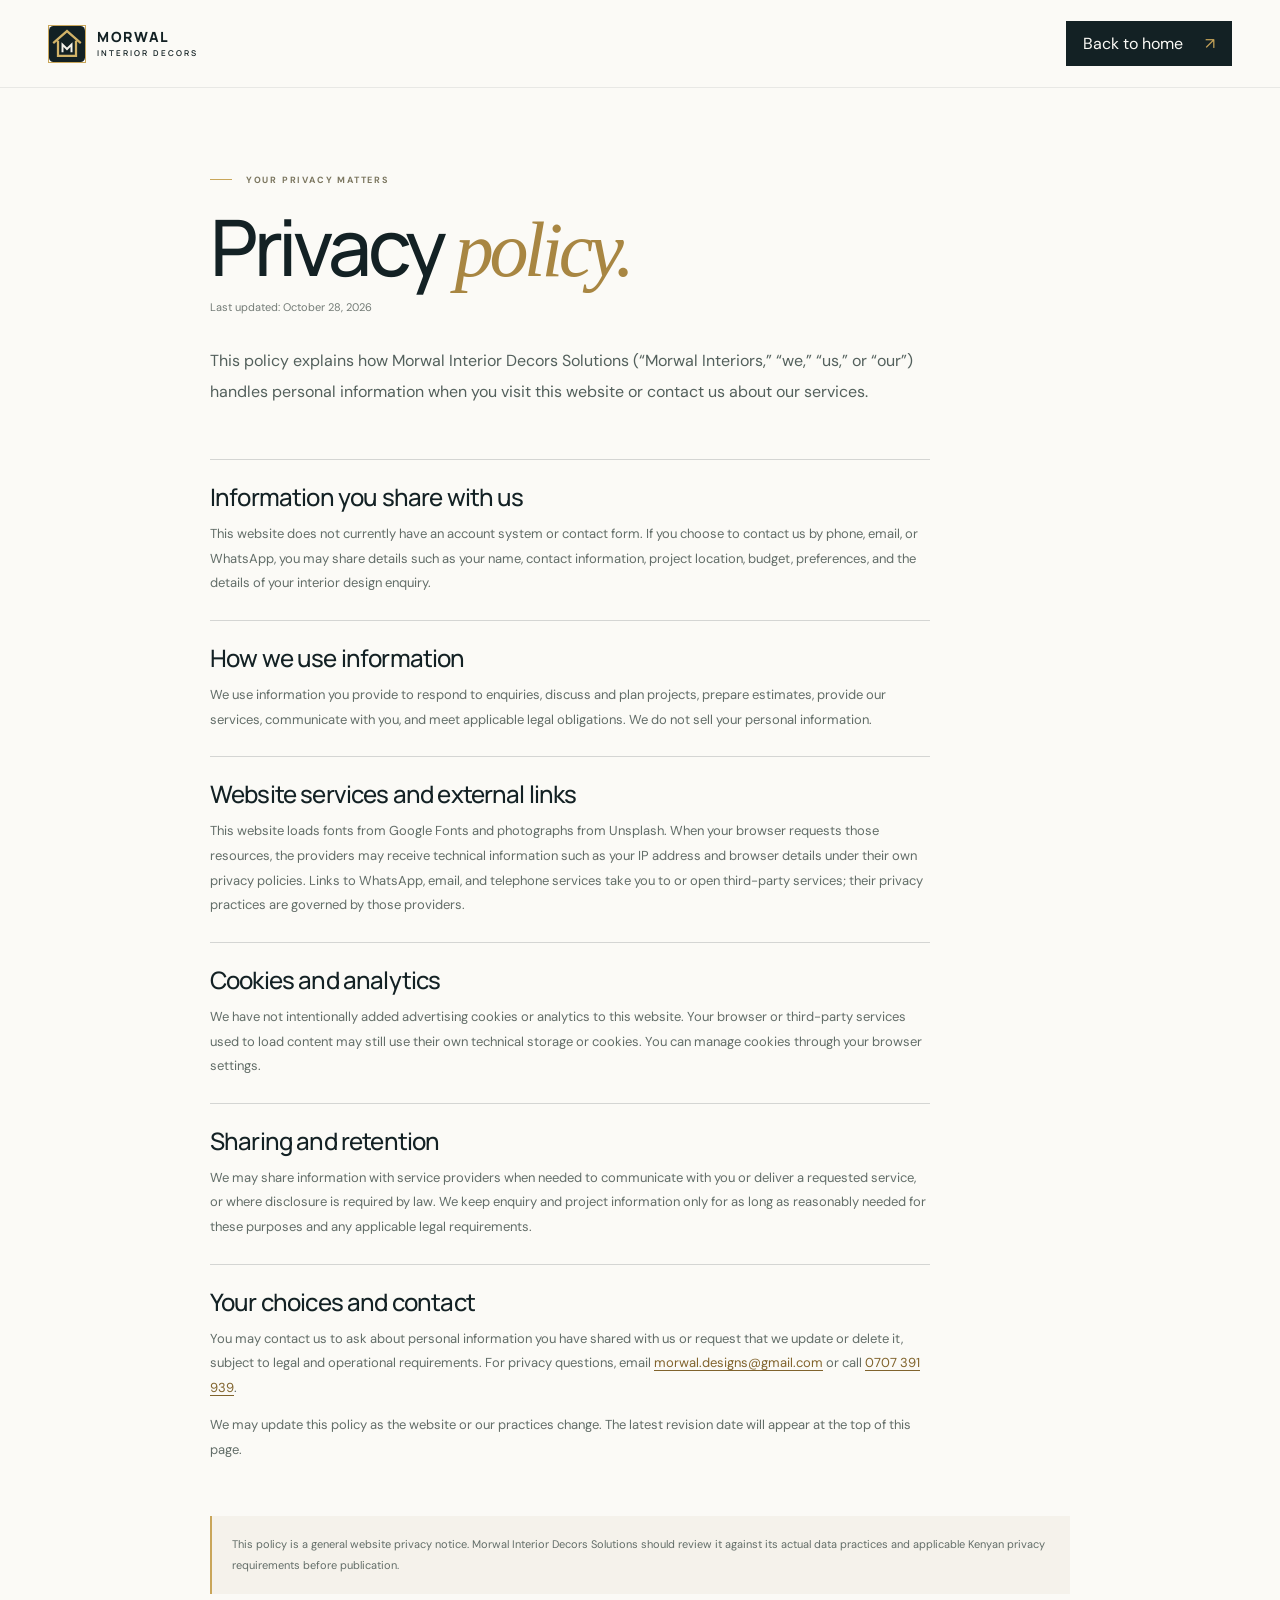
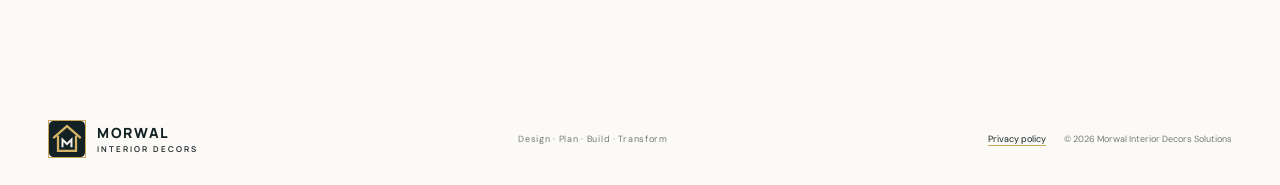
==== privacy.html @ 788d75ed "Add files via upload" ====
<!doctype html>
<html lang="en">
<head>
	<meta charset="utf-8">
	<meta name="viewport" content="width=device-width, initial-scale=1">
	<meta name="theme-color" content="#101d20">
	<meta name="description" content="Privacy policy for Morwal Interior Decors Solutions.">
	<title>Privacy Policy | Morwal Interiors</title>
	<link rel="icon" href="favicon.svg" type="image/svg+xml">
	<link rel="preconnect" href="https://fonts.googleapis.com">
	<link rel="preconnect" href="https://fonts.gstatic.com" crossorigin>
	<link href="https://fonts.googleapis.com/css2?family=DM+Sans:wght@400;500;600;700&family=Manrope:wght@400;500;600;700;800&display=swap" rel="stylesheet">
	<link rel="stylesheet" href="style.css">
	<script src="script.js" defer></script>
</head>
<body>
	<header class="site-header" id="top">
		<a class="brand" href="index.html" aria-label="Morwal Interiors home">
			<span class="brand-mark" aria-hidden="true"><img src="favicon.svg" alt=""></span>
			<span class="brand-name">MORWAL <small>INTERIOR DECORS</small></span>
		</a>
		<a class="nav-cta policy-home-link" href="index.html">Back to home <span aria-hidden="true">↗</span></a>
	</header>

	<main class="policy-main section-wrap">
		<p class="eyebrow"><span></span> YOUR PRIVACY MATTERS</p>
		<h1>Privacy <em>policy.</em></h1>
		<p class="policy-updated">Last updated: October 28, 2026</p>
		<p class="policy-intro">This policy explains how Morwal Interior Decors Solutions (“Morwal Interiors,” “we,” “us,” or “our”) handles personal information when you visit this website or contact us about our services.</p>

		<section class="policy-section">
			<h2>Information you share with us</h2>
			<p>This website does not currently have an account system or contact form. If you choose to contact us by phone, email, or WhatsApp, you may share details such as your name, contact information, project location, budget, preferences, and the details of your interior design enquiry.</p>
		</section>

		<section class="policy-section">
			<h2>How we use information</h2>
			<p>We use information you provide to respond to enquiries, discuss and plan projects, prepare estimates, provide our services, communicate with you, and meet applicable legal obligations. We do not sell your personal information.</p>
		</section>

		<section class="policy-section">
			<h2>Website services and external links</h2>
			<p>This website loads fonts from Google Fonts and photographs from Unsplash. When your browser requests those resources, the providers may receive technical information such as your IP address and browser details under their own privacy policies. Links to WhatsApp, email, and telephone services take you to or open third-party services; their privacy practices are governed by those providers.</p>
		</section>

		<section class="policy-section">
			<h2>Cookies and analytics</h2>
			<p>We have not intentionally added advertising cookies or analytics to this website. Your browser or third-party services used to load content may still use their own technical storage or cookies. You can manage cookies through your browser settings.</p>
		</section>

		<section class="policy-section">
			<h2>Sharing and retention</h2>
			<p>We may share information with service providers when needed to communicate with you or deliver a requested service, or where disclosure is required by law. We keep enquiry and project information only for as long as reasonably needed for these purposes and any applicable legal requirements.</p>
		</section>

		<section class="policy-section">
			<h2>Your choices and contact</h2>
			<p>You may contact us to ask about personal information you have shared with us or request that we update or delete it, subject to legal and operational requirements. For privacy questions, email <a href="mailto:morwal.designs@gmail.com">morwal.designs@gmail.com</a> or call <a href="tel:+254707391939">0707 391 939</a>.</p>
			<p>We may update this policy as the website or our practices change. The latest revision date will appear at the top of this page.</p>
		</section>
		<p class="policy-note">This policy is a general website privacy notice. Morwal Interior Decors Solutions should review it against its actual data practices and applicable Kenyan privacy requirements before publication.</p>
	</main>

	<footer class="site-footer section-wrap"><a class="brand" href="index.html" aria-label="Morwal Interiors home"><span class="brand-mark" aria-hidden="true"><img src="favicon.svg" alt=""></span><span class="brand-name">MORWAL <small>INTERIOR DECORS</small></span></a><p>Design · Plan · Build · Transform</p><div class="footer-legal"><a href="privacy.html" aria-current="page">Privacy policy</a><span>© <span id="year"></span> Morwal Interior Decors Solutions</span></div></footer>
</body>
</html>
---- style.css ----
:root {
	--ink: #132124;
	--ink-soft: #263638;
	--cream: #f5f2eb;
	--paper: #fbfaf6;
	--gold: #c9a65a;
	--muted: #737b76;
	--line: rgba(19, 33, 36, .17);
	--serif: Georgia, 'Times New Roman', serif;
	--sans: 'DM Sans', sans-serif;
	--display: 'Manrope', sans-serif;
}

* { box-sizing: border-box; }
html { scroll-behavior: smooth; scroll-padding-top: 90px; }
body { margin: 0; color: var(--ink); background: var(--paper); font-family: var(--sans); -webkit-font-smoothing: antialiased; }
img { display: block; width: 100%; }
a { color: inherit; text-decoration: none; }
button { font: inherit; }
.section-wrap { width: min(1240px, calc(100% - 96px)); margin-inline: auto; }

.site-header { height: 88px; padding: 0 max(48px, calc((100vw - 1240px) / 2)); display: flex; align-items: center; justify-content: space-between; background: var(--paper); position: sticky; inset: 0 0 auto; z-index: 20; border-bottom: 1px solid rgba(19,33,36,.08); }
.brand { display: inline-flex; align-items: center; gap: 11px; }
.brand-mark { width: 38px; height: 38px; border: 1px solid var(--gold); display: grid; place-items: center; font: 800 24px/1 var(--display); letter-spacing: -3px; }
.brand-mark img { width: 100%; height: 100%; object-fit: cover; }
.brand-mark span { color: var(--gold); }
.brand-name { font: 800 14px/1.1 var(--display); letter-spacing: .12em; }
.brand-name small { display: block; margin-top: 5px; font-size: 8px; letter-spacing: .25em; font-weight: 600; }
.main-nav { display: flex; align-items: center; gap: 40px; font-size: 12px; font-weight: 600; }
.main-nav a:not(.nav-cta) { transition: color .2s ease; }
.main-nav a:not(.nav-cta):hover, .text-link:hover { color: #987638; }
.nav-cta { padding: 12px 17px; color: var(--paper); background: var(--ink); }
.nav-cta span { padding-left: 12px; color: var(--gold); }
.menu-toggle { display: none; }

.hero { position: relative; min-height: 610px; display: grid; grid-template-columns: .82fr 1.18fr; align-items: center; gap: 5.5%; padding-block: 36px 68px; }
.hero-copy { padding: 46px 0 36px; }
.eyebrow { margin: 0 0 22px; color: #7b765f; font-size: 9px; font-weight: 700; letter-spacing: .2em; }
.eyebrow span { display: inline-block; width: 22px; height: 1px; margin: 0 10px 3px 0; background: var(--gold); }
h1, h2, h3, p { margin-top: 0; }
h1, h2 { font-family: var(--display); letter-spacing: -.055em; }
h1 { margin-bottom: 22px; font-size: clamp(56px, 6.6vw, 88px); line-height: .99; font-weight: 500; }
h1 em, h2 em { color: #a88642; font-family: var(--serif); font-weight: 400; }
.hero-intro { max-width: 390px; margin-bottom: 29px; color: #5e6865; font-size: 15px; line-height: 1.8; }
.hero-actions { display: flex; align-items: center; gap: 28px; }
.button { min-height: 49px; display: inline-flex; align-items: center; justify-content: center; gap: 26px; padding: 0 20px; font-size: 11px; font-weight: 700; transition: transform .2s, background .2s; }
.button:hover { transform: translateY(-2px); }
.button-dark { color: white; background: var(--ink); }
.button-dark span, .button-gold span { color: var(--gold); font-size: 16px; }
.text-link { font-size: 11px; font-weight: 700; transition: color .2s; }
.text-link span { padding-left: 9px; color: #a88642; }
.hero-note { display: flex; align-items: center; gap: 12px; margin-top: 73px; color: #858981; font-size: 9px; letter-spacing: .05em; }
.note-line { width: 35px; height: 1px; background: var(--gold); }
.hero-visual { position: relative; height: 493px; margin-right: 0; }
.hero-visual::before { content: ''; position: absolute; z-index: -1; top: -20px; right: 4%; width: 40%; height: 45%; border: 1px solid var(--gold); }
.hero-visual img { height: 100%; object-fit: cover; }
.image-caption { position: absolute; right: 0; bottom: 0; left: 0; padding: 16px 21px; display: flex; justify-content: space-between; color: white; background: linear-gradient(transparent, rgba(0,0,0,.62)); font-size: 9px; letter-spacing: .08em; }
.hero-stamp { position: absolute; left: -39px; bottom: 58px; width: 106px; height: 106px; display: grid; place-items: center; border-radius: 50%; color: var(--paper); background: var(--ink); box-shadow: 0 8px 26px #14212426; }
.hero-stamp b { position: absolute; font: 400 45px var(--serif); color: var(--gold); }
.hero-stamp span { max-width: 78px; text-align: center; font-size: 6px; letter-spacing: .15em; line-height: 1.6; }
.hero-index { position: absolute; right: 0; bottom: 26px; color: #858981; font-size: 9px; letter-spacing: .14em; }

.intro-band { padding-block: 105px 92px; border-top: 1px solid var(--line); }
.intro-band > .eyebrow { margin-bottom: 24px; }
.intro-content { display: grid; grid-template-columns: 1.1fr .7fr; gap: 9%; align-items: end; }
.intro-content > *, .section-heading > *, .contact-inner > *, .contact-details > * { min-width: 0; }
h2 { margin-bottom: 0; font-size: clamp(40px, 5vw, 62px); line-height: 1.08; font-weight: 500; }
.intro-content > div { max-width: 430px; }
.intro-content p, .section-heading > p { margin-bottom: 21px; color: #65706c; font-size: 13px; line-height: 1.9; }
.stats-row { display: grid; grid-template-columns: repeat(3, 1fr); margin-top: 68px; border-top: 1px solid var(--line); }
.stats-row > * { min-width: 0; }
.stats-row div { padding: 24px 12px 0 0; display: grid; gap: 8px; }
.stats-row strong { font: 600 16px var(--display); }
.stats-row span { color: #7a817d; font-size: 10px; }

.services { padding-block: 82px 105px; }
.section-heading { display: flex; align-items: end; justify-content: space-between; gap: 50px; margin-bottom: 47px; }
.section-heading .eyebrow { margin-bottom: 17px; }
.section-heading > p { max-width: 345px; margin-bottom: 5px; }
.service-grid { display: grid; grid-template-columns: repeat(4, 1fr); border-top: 1px solid var(--line); border-bottom: 1px solid var(--line); }
.service-card { min-width: 0; }
.service-card { position: relative; min-height: 235px; padding: 25px 24px 27px 0; border-right: 1px solid var(--line); }
.service-card + .service-card { padding-left: 24px; }
.service-card:last-child { border-right: 0; }
.service-number { color: #aa8849; font-size: 9px; letter-spacing: .1em; }
.service-card h3 { max-width: 190px; margin: 34px 0 11px; font: 600 16px/1.35 var(--display); letter-spacing: -.03em; }
.service-card p { max-width: 230px; margin: 0; color: #727a76; font-size: 11px; line-height: 1.75; }
.service-arrow { position: absolute; top: 22px; right: 20px; color: #a88642; font-size: 16px; }
.service-foot { display: flex; justify-content: space-between; padding-top: 18px; color: #7a817d; font-size: 9px; letter-spacing: .04em; }

.work-section { padding-block: 95px 102px; background: var(--cream); }
.work-inner .section-heading { margin-bottom: 27px; }
.filters { display: flex; gap: 9px; margin-bottom: 27px; }
.filter-button { padding: 9px 14px; border: 1px solid transparent; color: #777d78; background: transparent; cursor: pointer; font-size: 10px; transition: .2s; }
.filter-button:hover, .filter-button.is-active { border-color: var(--ink); color: var(--paper); background: var(--ink); }
.project-grid { display: grid; grid-template-columns: 1.2fr 1fr 1fr; gap: 26px 20px; align-items: start; }
.project-card { min-width: 0; }
.project-card img { height: 240px; object-fit: cover; transition: transform .6s cubic-bezier(.2,.7,.2,1); }
.project-card { overflow: hidden; }
.project-card { cursor: zoom-in; }
.project-card:focus-visible { outline: 2px solid var(--gold); outline-offset: 4px; }
.project-card:hover img { transform: scale(1.035); }
.project-large { grid-row: span 2; }
.project-large img { height: 510px; }
.project-meta { padding-top: 13px; display: flex; align-items: center; justify-content: space-between; }
.project-meta div > span { color: #8b7854; font-size: 8px; letter-spacing: .13em; }
.project-meta h3 { margin: 5px 0 0; font: 600 14px var(--display); }
.round-arrow { width: 30px; height: 30px; display: grid; place-items: center; border: 1px solid #c7c5bc; border-radius: 50%; font-size: 12px; }
.portfolio-note { margin: 38px 0 0; color: #7b817c; text-align: center; font: italic 14px var(--serif); }
.gallery-hint { margin: 12px 0 0; color: #7b817c; text-align: center; font-size: 9px; letter-spacing: .08em; }
.gallery-hint span { color: #a88642; }

.project-dialog { width: min(1000px, calc(100% - 32px)); max-width: none; max-height: min(90vh, 820px); padding: 18px; overflow: visible; border: 1px solid #ffffff26; color: white; background: var(--ink); box-shadow: 0 24px 90px #0008; }
.project-dialog::backdrop { background: #10191bd9; backdrop-filter: blur(5px); }
.project-dialog figure { margin: 0; }
.dialog-image { width: 100%; max-height: min(68vh, 660px); object-fit: contain; background: #0c1517; }
.project-dialog figcaption { display: grid; grid-template-columns: 1fr auto; align-items: center; gap: 5px 16px; padding: 17px 5px 2px; }
.dialog-category { color: #d2b368; font-size: 9px; letter-spacing: .16em; }
.dialog-title { grid-column: 1; margin: 0; font: 500 21px var(--display); }
.dialog-count { grid-column: 2; grid-row: 1 / span 2; color: #c1c7c2; font-size: 10px; }
.dialog-close, .dialog-arrow { position: absolute; z-index: 1; display: grid; place-items: center; border: 1px solid #ffffff50; border-radius: 50%; color: white; background: #132124d9; cursor: pointer; transition: background .2s, transform .2s; }
.dialog-close:hover, .dialog-arrow:hover { background: #a88642; transform: scale(1.06); }
.dialog-close { top: -15px; right: -15px; width: 38px; height: 38px; font-size: 24px; }
.dialog-arrow { top: 46%; width: 44px; height: 44px; font-size: 20px; }
.dialog-prev { left: -22px; }
.dialog-next { right: -22px; }
.dialog-close:focus-visible, .dialog-arrow:focus-visible { outline: 2px solid white; outline-offset: 3px; }

.process { padding-block: 105px 108px; }
.process-grid { display: grid; grid-template-columns: repeat(4,1fr); border-top: 1px solid var(--line); }
.process-step { min-width: 0; }
.process-step { padding: 22px 24px 0 0; }
.process-step + .process-step { padding-left: 23px; border-left: 1px solid var(--line); }
.process-step > span { color: #a88642; font-size: 10px; letter-spacing: .08em; }
.process-step h3 { margin: 30px 0 10px; font: 600 15px var(--display); }
.process-step p { max-width: 215px; margin: 0; color: #727a76; font-size: 11px; line-height: 1.8; }

.contact-section { padding-block: 82px; color: white; background: var(--ink); }
.contact-inner { display: grid; grid-template-columns: 1fr .8fr; gap: 12%; align-items: center; }
.contact-copy .eyebrow { color: #d3bb80; }
.contact-copy h2 { margin-bottom: 19px; font-size: clamp(46px, 5vw, 66px); }
.contact-copy h2 em { color: #d0ad60; }
.contact-copy > p:not(.eyebrow) { max-width: 400px; margin-bottom: 25px; color: #c1c7c2; font-size: 12px; line-height: 1.9; }
.button-gold { color: var(--ink); background: #d2b368; }
.button-gold span { color: var(--ink); }
.contact-details { display: grid; grid-template-columns: 1fr 1fr; gap: 30px 22px; padding-left: 40px; border-left: 1px solid #ffffff32; }
.contact-details > div { display: grid; gap: 10px; }
.contact-details > div > span { color: #b6b9b1; font-size: 8px; letter-spacing: .15em; }
.contact-details a, .contact-details p { margin: 0; font: 500 13px var(--display); }
.contact-details a { overflow-wrap: anywhere; }
.contact-details small { color: #b6b9b1; font: 400 10px var(--sans); }
.contact-signoff { grid-column: 2; color: #d2b368; font: italic 20px/1.35 var(--serif) !important; }
.site-footer { min-height: 91px; display: flex; align-items: center; justify-content: space-between; gap: 20px; color: #737b76; font-size: 9px; }
.site-footer .brand { color: var(--ink); }
.site-footer > p { margin: 0; letter-spacing: .08em; }
.footer-legal { display: flex; align-items: center; gap: 18px; }
.footer-legal a { color: var(--ink); text-decoration: underline; text-decoration-color: var(--gold); text-underline-offset: 3px; }
.footer-legal a:hover { color: #987638; }

.policy-main { max-width: 860px; padding-block: 86px 100px; }
.policy-main > h1 { margin-bottom: 12px; font-size: clamp(48px, 7vw, 78px); }
.policy-updated { margin-bottom: 32px; color: var(--muted); font-size: 11px; }
.policy-intro { max-width: 720px; margin-bottom: 52px; color: #53605c; font-size: 16px; line-height: 1.9; }
.policy-section { max-width: 720px; padding-block: 24px; border-top: 1px solid var(--line); }
.policy-section h2 { margin-bottom: 12px; font-size: 24px; letter-spacing: -.035em; }
.policy-section p, .policy-note { color: #626d68; font-size: 13px; line-height: 1.9; }
.policy-section p { margin-bottom: 0; }
.policy-section p + p { margin-top: 12px; }
.policy-section a { color: #80632c; text-decoration: underline; text-underline-offset: 3px; }
.policy-note { margin: 30px 0 0; padding: 18px 20px; border-left: 2px solid var(--gold); background: var(--cream); font-size: 11px; }
.policy-home-link { display: inline-flex; align-items: center; gap: 10px; white-space: nowrap; }
.policy-home-link span { color: var(--gold); }

.reveal { opacity: 0; transform: translateY(18px); transition: opacity .65s ease, transform .65s ease; }
.reveal.is-visible { opacity: 1; transform: translateY(0); }
.project-card[hidden] { display: none; }

@media (max-width: 900px) {
	.section-wrap { width: min(100% - 56px, 700px); }
	.site-header { height: 74px; padding-inline: 28px; }
	.main-nav { gap: 22px; }
	.hero { min-height: 520px; grid-template-columns: .9fr 1.1fr; gap: 4%; }
	.hero-visual { height: 410px; margin-right: 0; }
	.hero-note { margin-top: 48px; }
	.service-grid { grid-template-columns: repeat(2, 1fr); }
	.service-card { min-height: 205px; border-bottom: 1px solid var(--line); }
	.service-card:nth-child(2) { border-right: 0; }
	.service-card:nth-child(3) { padding-left: 0; border-bottom: 0; }
	.service-card:nth-child(4) { border-bottom: 0; }
	.project-grid { grid-template-columns: 1fr 1fr; }
	.project-large { grid-row: span 1; }
	.project-large img, .project-card img { height: 260px; }
	.contact-inner { gap: 8%; }
	.contact-details { padding-left: 25px; }
}

@media (max-width: 620px) {
	html { scroll-padding-top: 70px; }
	.section-wrap { width: calc(100% - 40px); }
	.site-header { height: 68px; padding-inline: 20px; }
	.brand-mark { width: 33px; height: 33px; font-size: 21px; }
	.brand-name { font-size: 12px; }
	.menu-toggle { width: 40px; height: 40px; display: grid; align-content: center; justify-items: center; gap: 6px; border: 0; background: transparent; cursor: pointer; }
	.menu-toggle span { width: 22px; height: 1px; background: var(--ink); transition: transform .2s; }
	.menu-toggle[aria-expanded="true"] span:first-child { transform: translateY(3.5px) rotate(45deg); }
	.menu-toggle[aria-expanded="true"] span:last-child { transform: translateY(-3.5px) rotate(-45deg); }
	.main-nav { position: absolute; top: 68px; right: 0; left: 0; display: none; align-items: stretch; gap: 0; padding: 10px 20px 20px; border-bottom: 1px solid var(--line); background: var(--paper); }
	.main-nav.is-open { display: flex; flex-direction: column; }
	.main-nav > a:not(.nav-cta) { padding: 14px 0; border-bottom: 1px solid var(--line); }
	.nav-cta { margin-top: 15px; text-align: center; }
	.hero { display: flex; flex-direction: column; align-items: stretch; gap: 28px; padding-block: 47px 55px; }
	.hero-copy { padding: 0; }
	.eyebrow { margin-bottom: 18px; font-size: 8px; }
	h1 { font-size: clamp(48px, 14vw, 72px); }
	.hero-intro { max-width: 340px; font-size: 13px; }
	.hero-note { margin-top: 37px; }
	.hero-visual { height: 330px; margin: 0 0 0 10px; }
	.hero-stamp { left: -19px; bottom: 38px; width: 78px; height: 78px; }
	.hero-stamp b { font-size: 35px; }
	.hero-stamp span { max-width: 57px; font-size: 5px; }
	.hero-index { bottom: 24px; }
	.intro-band { padding-block: 72px 64px; }
	.intro-content { grid-template-columns: 1fr; gap: 22px; }
	h2 { font-size: clamp(39px, 11vw, 55px); }
	.intro-content p { font-size: 12px; }
	.stats-row { margin-top: 38px; }
	.stats-row div { gap: 7px; }
	.stats-row strong { font-size: 13px; }
	.stats-row span { font-size: 8px; line-height: 1.5; }
	.services, .process { padding-block: 68px; }
	.section-heading { display: block; margin-bottom: 30px; }
	.section-heading > p { max-width: 360px; margin-top: 17px; font-size: 12px; }
	.service-grid { grid-template-columns: 1fr 1fr; }
	.service-card { min-height: 222px; padding: 19px 13px 20px 0; }
	.service-card + .service-card { padding-left: 14px; }
	.service-card:nth-child(3) { padding-left: 0; }
	.service-card:nth-child(2) { padding-right: 0; }
	.service-card h3 { margin-top: 29px; font-size: 14px; }
	.service-card p { font-size: 10px; }
	.service-arrow { right: 10px; }
	.service-foot { flex-direction: column; align-items: flex-start; gap: 12px; font-size: 8px; }
	.service-foot .text-link { text-align: left; white-space: normal; font-size: 10px; }
	.work-section { padding-block: 69px; }
	.filters { flex-wrap: wrap; gap: 5px; margin-bottom: 20px; }
	.filter-button { min-height: 40px; padding: 8px 10px; font-size: 9px; }
	.project-grid { grid-template-columns: 1fr; gap: 24px; }
	.project-large img, .project-card img { height: 260px; }
	.portfolio-note { font-size: 12px; }
	.project-dialog { padding: 10px; }
	.dialog-arrow { top: 42%; width: 36px; height: 36px; }
	.dialog-prev { left: 8px; }
	.dialog-next { right: 8px; }
	.dialog-close { top: 8px; right: 8px; width: 40px; height: 40px; }
	.project-dialog figcaption { padding-top: 12px; }
	.dialog-title { font-size: 17px; }
	.process-grid { grid-template-columns: 1fr 1fr; }
	.process-step { min-height: 175px; padding: 18px 13px 18px 0; }
	.process-step + .process-step { padding-left: 14px; }
	.process-step:nth-child(3) { padding-left: 0; border-left: 0; border-top: 1px solid var(--line); }
	.process-step:nth-child(4) { border-top: 1px solid var(--line); }
	.process-step h3 { margin-top: 23px; }
	.contact-section { padding-block: 65px; }
	.contact-inner { grid-template-columns: 1fr; gap: 42px; }
	.contact-copy h2 { font-size: 55px; }
	.contact-details { padding: 25px 0 0; border-top: 1px solid #ffffff32; border-left: 0; }
	.contact-signoff { font-size: 18px !important; }
	.site-footer { padding-block: 20px; min-height: 125px; flex-wrap: wrap; justify-content: space-between; }
	.site-footer > p { order: 3; width: 100%; }
	.site-footer > span { font-size: 8px; }
	.footer-legal { width: 100%; justify-content: space-between; gap: 12px; font-size: 8px; }
	.policy-main { padding-block: 62px 72px; }
	.policy-main > h1 { font-size: clamp(48px, 13vw, 64px); }
	.policy-intro { margin-bottom: 34px; font-size: 14px; }
	.policy-section h2 { font-size: 21px; }
	.policy-section p { font-size: 12px; }
	.policy-note { padding: 14px; }
	.policy-home-link { padding: 10px 12px; font-size: 10px; }
}

@media (max-width: 380px) {
	.section-wrap { width: calc(100% - 32px); }
	.site-header { padding-inline: 16px; }
	.hero { padding-top: 38px; }
	.hero-actions { flex-wrap: wrap; gap: 14px 18px; }
	.hero-visual { height: 290px; }
	.stats-row { grid-template-columns: repeat(3, minmax(0, 1fr)); gap: 8px; }
	.stats-row strong { font-size: 12px; }
	.stats-row span { overflow-wrap: anywhere; }
	.service-card { padding-right: 9px; }
	.service-card + .service-card { padding-left: 10px; }
	.service-card:nth-child(3) { padding-left: 0; }
	.service-card h3 { font-size: 13px; }
	.contact-details { grid-template-columns: minmax(0, 1fr) minmax(0, 1fr); gap: 24px 12px; }
	.contact-details a { font-size: 12px; }
	.site-footer { column-gap: 12px; }
	.footer-legal { align-items: flex-start; flex-direction: column; }
}

@media (prefers-reduced-motion: reduce) {
	*, *::before, *::after { scroll-behavior: auto !important; transition-duration: .01ms !important; animation-duration: .01ms !important; }
	.reveal { opacity: 1; transform: none; }
}
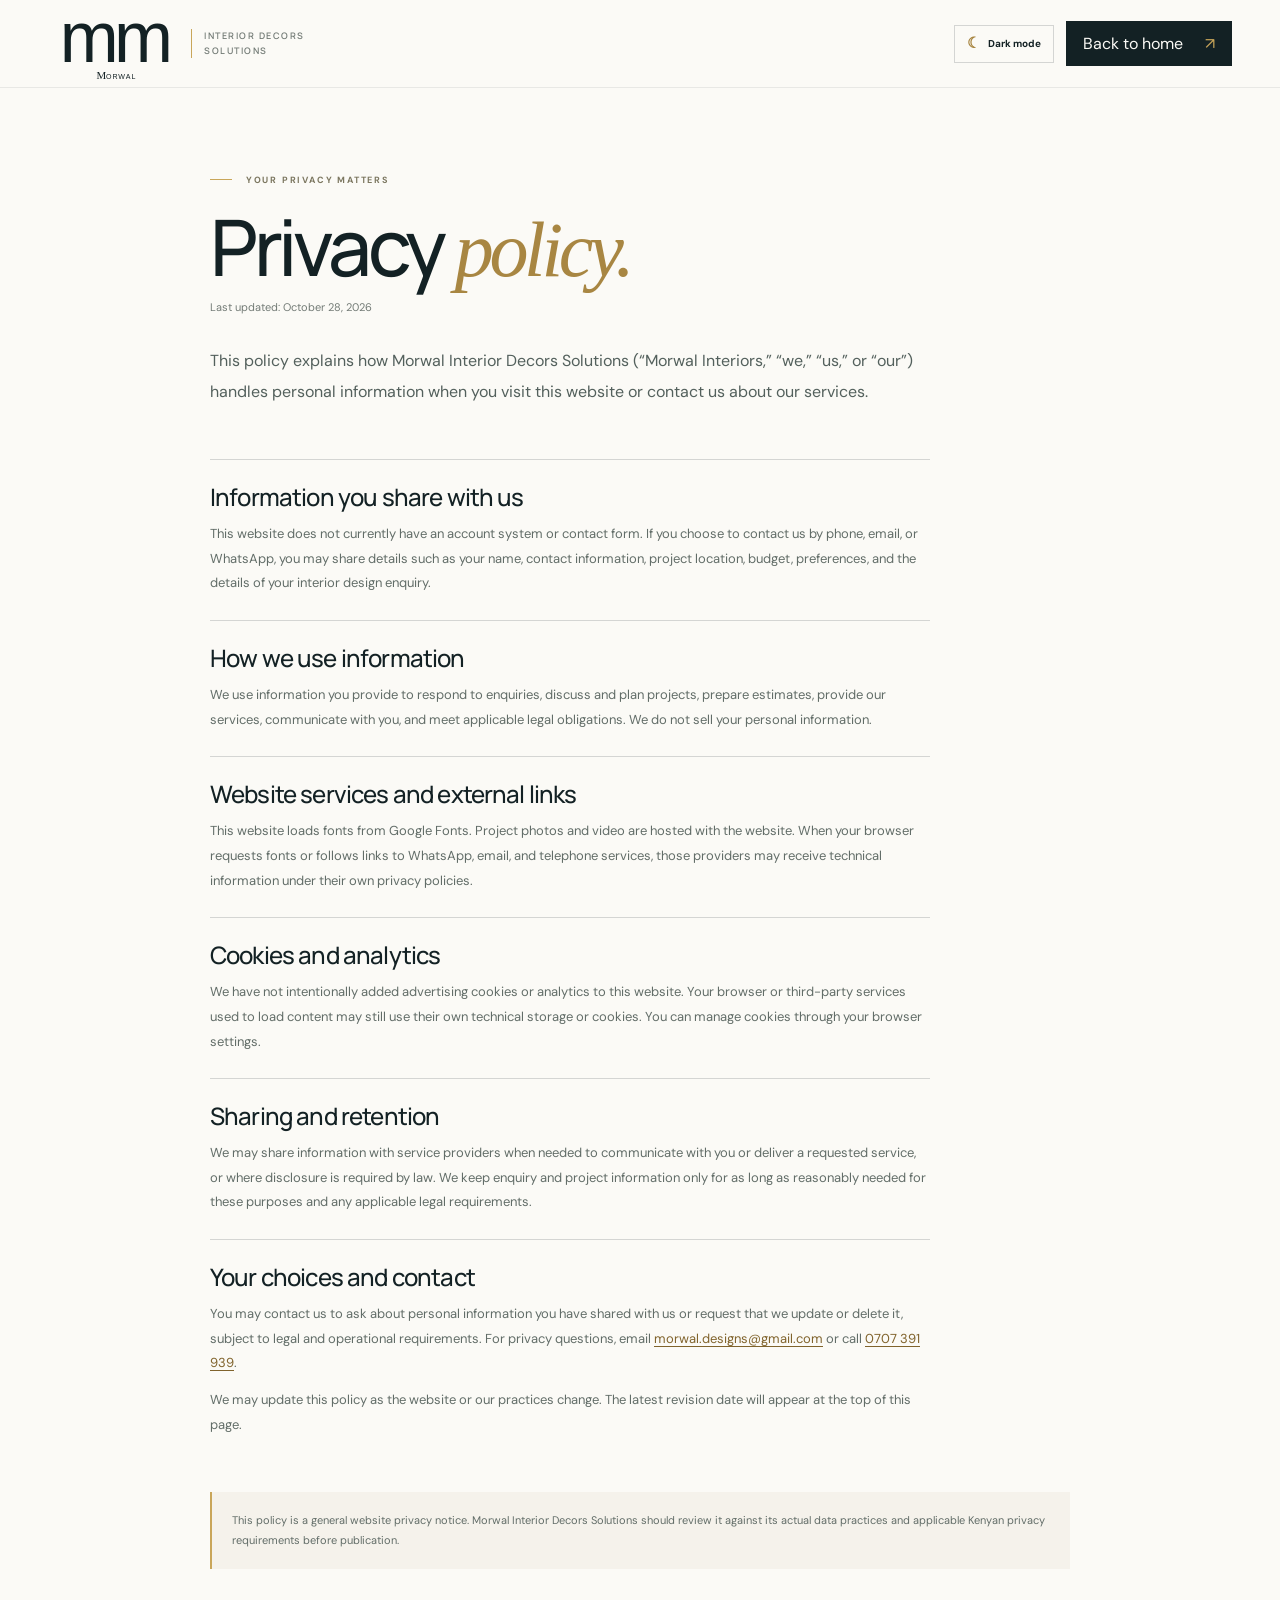
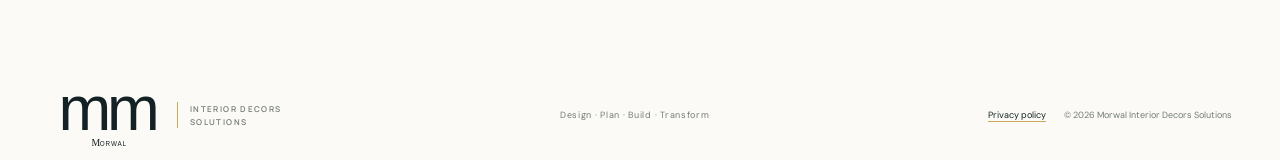
==== commit 4fe3687d: "Update Morwal website" ====
--- a/privacy.html
+++ b/privacy.html
@@ -16,10 +16,10 @@
 <body>
 	<header class="site-header" id="top">
 		<a class="brand" href="index.html" aria-label="Morwal Interiors home">
-			<span class="brand-mark" aria-hidden="true"><img src="favicon.svg" alt=""></span>
-			<span class="brand-name">MORWAL <small>INTERIOR DECORS</small></span>
+			<img class="brand-logo" src="logo.svg" alt="Morwal">
+			<span class="brand-descriptor">INTERIOR DECORS<br>SOLUTIONS</span>
 		</a>
-		<a class="nav-cta policy-home-link" href="index.html">Back to home <span aria-hidden="true">↗</span></a>
+		<div class="policy-header-actions"><button class="theme-toggle" type="button" aria-label="Switch to dark mode" aria-pressed="false"><span class="theme-icon" aria-hidden="true">☾</span><span class="theme-label">Dark mode</span></button><a class="nav-cta policy-home-link" href="index.html">Back to home <span aria-hidden="true">↗</span></a></div>
 	</header>
 
 	<main class="policy-main section-wrap">
@@ -40,7 +40,7 @@
 
 		<section class="policy-section">
 			<h2>Website services and external links</h2>
-			<p>This website loads fonts from Google Fonts and photographs from Unsplash. When your browser requests those resources, the providers may receive technical information such as your IP address and browser details under their own privacy policies. Links to WhatsApp, email, and telephone services take you to or open third-party services; their privacy practices are governed by those providers.</p>
+			<p>This website loads fonts from Google Fonts. Project photos and video are hosted with the website. When your browser requests fonts or follows links to WhatsApp, email, and telephone services, those providers may receive technical information under their own privacy policies.</p>
 		</section>
 
 		<section class="policy-section">
@@ -61,6 +61,6 @@
 		<p class="policy-note">This policy is a general website privacy notice. Morwal Interior Decors Solutions should review it against its actual data practices and applicable Kenyan privacy requirements before publication.</p>
 	</main>
 
-	<footer class="site-footer section-wrap"><a class="brand" href="index.html" aria-label="Morwal Interiors home"><span class="brand-mark" aria-hidden="true"><img src="favicon.svg" alt=""></span><span class="brand-name">MORWAL <small>INTERIOR DECORS</small></span></a><p>Design · Plan · Build · Transform</p><div class="footer-legal"><a href="privacy.html" aria-current="page">Privacy policy</a><span>© <span id="year"></span> Morwal Interior Decors Solutions</span></div></footer>
+	<footer class="site-footer section-wrap"><a class="brand" href="index.html" aria-label="Morwal Interiors home"><img class="brand-logo" src="logo.svg" alt="Morwal"><span class="brand-descriptor">INTERIOR DECORS<br>SOLUTIONS</span></a><p>Design · Plan · Build · Transform</p><div class="footer-legal"><a href="privacy.html" aria-current="page">Privacy policy</a><span>© <span id="year"></span> Morwal Interior Decors Solutions</span></div></footer>
 </body>
 </html>
--- a/style.css
+++ b/style.css
@@ -6,6 +6,10 @@
 	--gold: #c9a65a;
 	--muted: #737b76;
 	--line: rgba(19, 33, 36, .17);
+	--accent: #a88642;
+	--contact-bg: #132124;
+	--button-bg: #132124;
+	--button-text: #ffffff;
 	--serif: Georgia, 'Times New Roman', serif;
 	--sans: 'DM Sans', sans-serif;
 	--display: 'Manrope', sans-serif;
@@ -13,24 +17,40 @@
 
 * { box-sizing: border-box; }
 html { scroll-behavior: smooth; scroll-padding-top: 90px; }
-body { margin: 0; color: var(--ink); background: var(--paper); font-family: var(--sans); -webkit-font-smoothing: antialiased; }
+body { margin: 0; color: var(--ink); background: var(--paper); font-family: var(--sans); -webkit-font-smoothing: antialiased; transition: color .3s ease, background-color .3s ease; }
 img { display: block; width: 100%; }
 a { color: inherit; text-decoration: none; }
 button { font: inherit; }
 .section-wrap { width: min(1240px, calc(100% - 96px)); margin-inline: auto; }
 
+:root[data-theme="dark"] {
+	color-scheme: dark;
+	--ink: #e9e6dc;
+	--ink-soft: #d3d4ca;
+	--cream: #1c2728;
+	--paper: #11191a;
+	--gold: #d2b368;
+	--muted: #aab2ad;
+	--line: rgba(233, 230, 220, .16);
+	--accent: #d2b368;
+	--contact-bg: #090f10;
+	--button-bg: #d2b368;
+	--button-text: #132124;
+}
+
 .site-header { height: 88px; padding: 0 max(48px, calc((100vw - 1240px) / 2)); display: flex; align-items: center; justify-content: space-between; background: var(--paper); position: sticky; inset: 0 0 auto; z-index: 20; border-bottom: 1px solid rgba(19,33,36,.08); }
 .brand { display: inline-flex; align-items: center; gap: 11px; }
-.brand-mark { width: 38px; height: 38px; border: 1px solid var(--gold); display: grid; place-items: center; font: 800 24px/1 var(--display); letter-spacing: -3px; }
-.brand-mark img { width: 100%; height: 100%; object-fit: cover; }
-.brand-mark span { color: var(--gold); }
-.brand-name { font: 800 14px/1.1 var(--display); letter-spacing: .12em; }
-.brand-name small { display: block; margin-top: 5px; font-size: 8px; letter-spacing: .25em; font-weight: 600; }
+.brand-logo { display: block; width: 132px; height: 86px; object-fit: contain; }
+.brand-descriptor { padding-left: 12px; border-left: 1px solid var(--gold); color: var(--muted); font: 600 9px/1.65 var(--display); letter-spacing: .17em; white-space: nowrap; }
 .main-nav { display: flex; align-items: center; gap: 40px; font-size: 12px; font-weight: 600; }
 .main-nav a:not(.nav-cta) { transition: color .2s ease; }
 .main-nav a:not(.nav-cta):hover, .text-link:hover { color: #987638; }
 .nav-cta { padding: 12px 17px; color: var(--paper); background: var(--ink); }
 .nav-cta span { padding-left: 12px; color: var(--gold); }
+.theme-toggle { min-height: 38px; display: inline-flex; align-items: center; justify-content: center; gap: 8px; padding: 0 12px; border: 1px solid var(--line); color: var(--ink); background: transparent; cursor: pointer; font-size: 10px; font-weight: 700; transition: color .2s, background .2s, border-color .2s; }
+.theme-toggle:hover { border-color: var(--gold); background: var(--cream); }
+.theme-toggle:focus-visible { outline: 2px solid var(--gold); outline-offset: 3px; }
+.theme-icon { color: var(--accent); font-size: 15px; line-height: 1; }
 .menu-toggle { display: none; }
 
 .hero { position: relative; min-height: 610px; display: grid; grid-template-columns: .82fr 1.18fr; align-items: center; gap: 5.5%; padding-block: 36px 68px; }
@@ -40,12 +60,12 @@
 h1, h2, h3, p { margin-top: 0; }
 h1, h2 { font-family: var(--display); letter-spacing: -.055em; }
 h1 { margin-bottom: 22px; font-size: clamp(56px, 6.6vw, 88px); line-height: .99; font-weight: 500; }
-h1 em, h2 em { color: #a88642; font-family: var(--serif); font-weight: 400; }
+h1 em, h2 em { color: var(--accent); font-family: var(--serif); font-weight: 400; }
 .hero-intro { max-width: 390px; margin-bottom: 29px; color: #5e6865; font-size: 15px; line-height: 1.8; }
 .hero-actions { display: flex; align-items: center; gap: 28px; }
 .button { min-height: 49px; display: inline-flex; align-items: center; justify-content: center; gap: 26px; padding: 0 20px; font-size: 11px; font-weight: 700; transition: transform .2s, background .2s; }
 .button:hover { transform: translateY(-2px); }
-.button-dark { color: white; background: var(--ink); }
+.button-dark { color: var(--button-text); background: var(--button-bg); }
 .button-dark span, .button-gold span { color: var(--gold); font-size: 16px; }
 .text-link { font-size: 11px; font-weight: 700; transition: color .2s; }
 .text-link span { padding-left: 9px; color: #a88642; }
@@ -100,6 +120,10 @@
 .project-card { cursor: zoom-in; }
 .project-card:focus-visible { outline: 2px solid var(--gold); outline-offset: 4px; }
 .project-card:hover img { transform: scale(1.035); }
+.video-play { position: absolute; top: 50%; left: 50%; width: 52px; height: 52px; display: grid; place-items: center; padding-left: 4px; transform: translate(-50%, -50%); border: 1px solid #ffffffb0; border-radius: 50%; color: white; background: #132124b8; font-size: 17px; pointer-events: none; }
+.project-card[data-media-type="video"] { position: relative; }
+.dialog-video { display: block; width: 100%; max-height: min(68vh, 660px); background: #0c1517; }
+.dialog-video[hidden], .dialog-image[hidden] { display: none; }
 .project-large { grid-row: span 2; }
 .project-large img { height: 510px; }
 .project-meta { padding-top: 13px; display: flex; align-items: center; justify-content: space-between; }
@@ -109,6 +133,25 @@
 .portfolio-note { margin: 38px 0 0; color: #7b817c; text-align: center; font: italic 14px var(--serif); }
 .gallery-hint { margin: 12px 0 0; color: #7b817c; text-align: center; font-size: 9px; letter-spacing: .08em; }
 .gallery-hint span { color: #a88642; }
+
+.testimonials { padding-block: 100px 108px; }
+.testimonials .section-heading { margin-bottom: 38px; }
+.testimonial-grid { display: grid; grid-template-columns: repeat(3, 1fr); gap: 20px; }
+.testimonial-card { min-width: 0; min-height: 250px; padding: 29px; display: flex; flex-direction: column; align-items: flex-start; border: 1px solid var(--line); background: var(--paper); box-shadow: 0 12px 32px #1421240a; }
+.testimonial-stars { color: var(--accent); font-size: 15px; letter-spacing: .13em; }
+.rating-score { margin-top: 14px; font: 500 54px/.95 var(--display); letter-spacing: -.07em; }
+.testimonial-card > p:not(.eyebrow) { color: var(--muted); font-size: 12px; line-height: 1.8; }
+.testimonial-card .text-link { margin-top: auto; }
+.testimonial-mark { color: var(--gold); font: 400 64px/.8 var(--serif); }
+.testimonial-prompt { margin: 23px 0 18px; color: var(--ink) !important; font: 500 19px/1.5 var(--display); letter-spacing: -.03em; }
+.testimonial-author { margin: auto 0 17px; color: var(--muted); font-size: 8px; font-weight: 700; letter-spacing: .15em; }
+.testimonial-feature { color: var(--paper); background: var(--ink); }
+.testimonial-feature .eyebrow { color: var(--gold); }
+.testimonial-feature h3 { margin: 0 0 16px; font: 500 24px/1.25 var(--display); letter-spacing: -.04em; }
+.testimonial-feature h3 em { color: var(--gold); font: italic 400 25px var(--serif); }
+.testimonial-feature > p:not(.eyebrow) { color: var(--paper); opacity: .76; }
+.testimonial-feature .text-link { color: var(--paper); }
+.testimonial-feature .text-link span { color: var(--gold); }
 
 .project-dialog { width: min(1000px, calc(100% - 32px)); max-width: none; max-height: min(90vh, 820px); padding: 18px; overflow: visible; border: 1px solid #ffffff26; color: white; background: var(--ink); box-shadow: 0 24px 90px #0008; }
 .project-dialog::backdrop { background: #10191bd9; backdrop-filter: blur(5px); }
@@ -135,13 +178,13 @@
 .process-step h3 { margin: 30px 0 10px; font: 600 15px var(--display); }
 .process-step p { max-width: 215px; margin: 0; color: #727a76; font-size: 11px; line-height: 1.8; }
 
-.contact-section { padding-block: 82px; color: white; background: var(--ink); }
+.contact-section { padding-block: 82px; color: white; background: var(--contact-bg); }
 .contact-inner { display: grid; grid-template-columns: 1fr .8fr; gap: 12%; align-items: center; }
 .contact-copy .eyebrow { color: #d3bb80; }
 .contact-copy h2 { margin-bottom: 19px; font-size: clamp(46px, 5vw, 66px); }
 .contact-copy h2 em { color: #d0ad60; }
 .contact-copy > p:not(.eyebrow) { max-width: 400px; margin-bottom: 25px; color: #c1c7c2; font-size: 12px; line-height: 1.9; }
-.button-gold { color: var(--ink); background: #d2b368; }
+.button-gold { color: #132124; background: #d2b368; }
 .button-gold span { color: var(--ink); }
 .contact-details { display: grid; grid-template-columns: 1fr 1fr; gap: 30px 22px; padding-left: 40px; border-left: 1px solid #ffffff32; }
 .contact-details > div { display: grid; gap: 10px; }
@@ -152,6 +195,8 @@
 .contact-signoff { grid-column: 2; color: #d2b368; font: italic 20px/1.35 var(--serif) !important; }
 .site-footer { min-height: 91px; display: flex; align-items: center; justify-content: space-between; gap: 20px; color: #737b76; font-size: 9px; }
 .site-footer .brand { color: var(--ink); }
+.site-footer .brand-logo { width: 118px; height: 77px; }
+.site-footer .brand-descriptor { font-size: 8px; }
 .site-footer > p { margin: 0; letter-spacing: .08em; }
 .footer-legal { display: flex; align-items: center; gap: 18px; }
 .footer-legal a { color: var(--ink); text-decoration: underline; text-decoration-color: var(--gold); text-underline-offset: 3px; }
@@ -170,15 +215,50 @@
 .policy-note { margin: 30px 0 0; padding: 18px 20px; border-left: 2px solid var(--gold); background: var(--cream); font-size: 11px; }
 .policy-home-link { display: inline-flex; align-items: center; gap: 10px; white-space: nowrap; }
 .policy-home-link span { color: var(--gold); }
-
-.reveal { opacity: 0; transform: translateY(18px); transition: opacity .65s ease, transform .65s ease; }
-.reveal.is-visible { opacity: 1; transform: translateY(0); }
+.policy-header-actions { display: flex; align-items: center; gap: 12px; }
+
+.reveal { opacity: 0; transform: translateY(24px) scale(.985); filter: blur(3px); transition: opacity .7s ease, transform .7s cubic-bezier(.2,.7,.2,1), filter .7s ease; }
+.reveal.is-visible { opacity: 1; transform: translateY(0) scale(1); filter: blur(0); }
+.service-card:nth-child(2), .process-step:nth-child(2), .testimonial-card:nth-child(2), .project-card:nth-child(3n + 2) { transition-delay: .08s; }
+.service-card:nth-child(3), .process-step:nth-child(3), .testimonial-card:nth-child(3), .project-card:nth-child(3n + 3) { transition-delay: .16s; }
+.service-card:nth-child(4), .process-step:nth-child(4) { transition-delay: .24s; }
 .project-card[hidden] { display: none; }
+
+:root[data-theme="dark"] .hero-intro,
+:root[data-theme="dark"] .intro-content p,
+:root[data-theme="dark"] .section-heading > p,
+:root[data-theme="dark"] .service-card p,
+:root[data-theme="dark"] .service-foot,
+:root[data-theme="dark"] .stats-row span,
+:root[data-theme="dark"] .process-step p,
+:root[data-theme="dark"] .portfolio-note,
+:root[data-theme="dark"] .gallery-hint,
+:root[data-theme="dark"] .policy-intro,
+:root[data-theme="dark"] .policy-section p,
+:root[data-theme="dark"] .policy-note { color: var(--muted); }
+:root[data-theme="dark"] .site-header { border-bottom-color: var(--line); }
+:root[data-theme="dark"] .brand-logo { filter: invert(1); }
+:root[data-theme="dark"] .eyebrow,
+:root[data-theme="dark"] .project-meta div > span,
+:root[data-theme="dark"] .service-number,
+:root[data-theme="dark"] .service-arrow,
+:root[data-theme="dark"] .process-step > span,
+:root[data-theme="dark"] .hero-note,
+:root[data-theme="dark"] .hero-index { color: var(--gold); }
+:root[data-theme="dark"] .text-link span,
+:root[data-theme="dark"] .main-nav a:not(.nav-cta):hover,
+:root[data-theme="dark"] .text-link:hover { color: var(--gold); }
+:root[data-theme="dark"] .button-dark span { color: var(--button-text); }
+:root[data-theme="dark"] .contact-section { color: white; }
+:root[data-theme="dark"] .policy-note { background: var(--cream); }
 
 @media (max-width: 900px) {
 	.section-wrap { width: min(100% - 56px, 700px); }
 	.site-header { height: 74px; padding-inline: 28px; }
 	.main-nav { gap: 22px; }
+	.theme-toggle { padding-inline: 9px; }
+	.testimonial-grid { grid-template-columns: repeat(2, 1fr); }
+	.testimonial-card:last-child { grid-column: 1 / -1; }
 	.hero { min-height: 520px; grid-template-columns: .9fr 1.1fr; gap: 4%; }
 	.hero-visual { height: 410px; margin-right: 0; }
 	.hero-note { margin-top: 48px; }
@@ -198,8 +278,8 @@
 	html { scroll-padding-top: 70px; }
 	.section-wrap { width: calc(100% - 40px); }
 	.site-header { height: 68px; padding-inline: 20px; }
-	.brand-mark { width: 33px; height: 33px; font-size: 21px; }
-	.brand-name { font-size: 12px; }
+	.brand-logo { width: 104px; height: 68px; }
+	.brand-descriptor { padding-left: 8px; font-size: 8px; letter-spacing: .1em; }
 	.menu-toggle { width: 40px; height: 40px; display: grid; align-content: center; justify-items: center; gap: 6px; border: 0; background: transparent; cursor: pointer; }
 	.menu-toggle span { width: 22px; height: 1px; background: var(--ink); transition: transform .2s; }
 	.menu-toggle[aria-expanded="true"] span:first-child { transform: translateY(3.5px) rotate(45deg); }
@@ -207,6 +287,9 @@
 	.main-nav { position: absolute; top: 68px; right: 0; left: 0; display: none; align-items: stretch; gap: 0; padding: 10px 20px 20px; border-bottom: 1px solid var(--line); background: var(--paper); }
 	.main-nav.is-open { display: flex; flex-direction: column; }
 	.main-nav > a:not(.nav-cta) { padding: 14px 0; border-bottom: 1px solid var(--line); }
+	.main-nav .theme-toggle { margin-top: 12px; }
+	.policy-header-actions { gap: 7px; }
+	.policy-header-actions .theme-toggle { padding-inline: 8px; }
 	.nav-cta { margin-top: 15px; text-align: center; }
 	.hero { display: flex; flex-direction: column; align-items: stretch; gap: 28px; padding-block: 47px 55px; }
 	.hero-copy { padding: 0; }
@@ -244,6 +327,10 @@
 	.filters { flex-wrap: wrap; gap: 5px; margin-bottom: 20px; }
 	.filter-button { min-height: 40px; padding: 8px 10px; font-size: 9px; }
 	.project-grid { grid-template-columns: 1fr; gap: 24px; }
+	.testimonials { padding-block: 68px; }
+	.testimonial-grid { grid-template-columns: 1fr; gap: 14px; }
+	.testimonial-card { min-height: 220px; padding: 24px; }
+	.testimonial-card:last-child { grid-column: auto; }
 	.project-large img, .project-card img { height: 260px; }
 	.portfolio-note { font-size: 12px; }
 	.project-dialog { padding: 10px; }
@@ -298,5 +385,5 @@
 
 @media (prefers-reduced-motion: reduce) {
 	*, *::before, *::after { scroll-behavior: auto !important; transition-duration: .01ms !important; animation-duration: .01ms !important; }
-	.reveal { opacity: 1; transform: none; }
-}
+	.reveal { opacity: 1; transform: none; filter: none; }
+}
